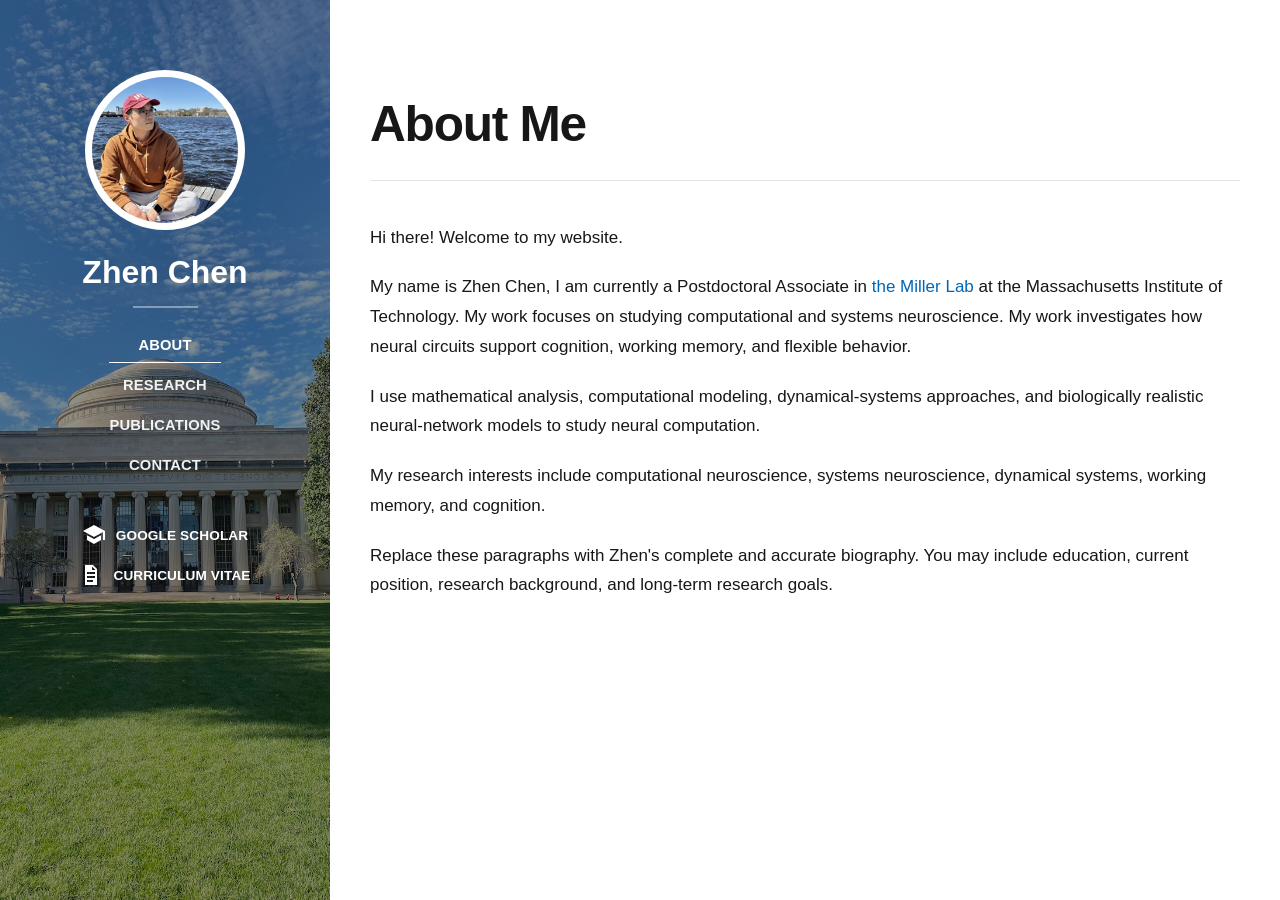
==== index.html @ 6e6ab890 "Update index.html" ====
<!DOCTYPE html>
<html lang="en">
<head>
  <meta charset="UTF-8">

  <meta
    name="viewport"
    content="width=device-width, initial-scale=1.0"
  >

  <meta
    name="description"
    content="Academic website of Zhen Chen"
  >

  <title>Zhen Chen | About</title>

  <link rel="stylesheet" href="style.css">
</head>

<body>
  <button
    class="menu-button"
    id="menuButton"
    type="button"
    aria-label="Open navigation menu"
  >
    ☰
  </button>

  <aside class="sidebar" id="sidebar">
    <div class="sidebar-inner">
      <img
        class="profile-photo"
        src="profile.jpg"
        alt="Portrait of Zhen Chen"
      >

      <h1 class="sidebar-name">Zhen Chen</h1>

      <div class="sidebar-rule"></div>

      <nav class="sidebar-nav" aria-label="Main navigation">
        <ul>
          <li>
            <a class="active" href="index.html">About</a>
          </li>

          <li>
            <a href="research.html">Research</a>
          </li>

          <li>
            <a href="publications.html">Publications</a>
          </li>

          <li>
            <a href="contact.html">Contact</a>
          </li>
        </ul>
      </nav>

 <div class="profile-links">
  <a
    class="icon-link"
    href="https://scholar.google.com/citations?user=5tLXAaEAAAAJ&hl=en"
    target="_blank"
    rel="noopener noreferrer"
    title="Google Scholar"
  >
    <svg viewBox="0 0 24 24" aria-hidden="true">
      <path
        d="M12 2 1 8l11 6 9-4.91V17h2V8L12 2zm0
        14L5 12.18V17l7 4 7-4v-4.82L12 16z"
      />
    </svg>

    <span class="icon-label">Google Scholar</span>
  </a>

  <a
    class="icon-link"
    href="Zhen-Chen-CV.pdf"
    target="_blank"
    rel="noopener noreferrer"
    title="Curriculum Vitae"
  >
    <svg viewBox="0 0 24 24" aria-hidden="true">
      <path
        d="M6 2h8l4 4v16H6V2zm7 1.5V7h3.5L13
        3.5zM8 11h8V9H8v2zm0 4h8v-2H8v2zm0
        4h6v-2H8v2z"
      />
    </svg>

    <span class="icon-label">Curriculum Vitae</span>
  </a>
</div>
    </div>
  </aside>

  <div class="mobile-overlay" id="mobileOverlay"></div>

  <main class="page-content">
    <div class="content-container">
      <header class="content-header">
        <h1>About Me</h1>

      </header>

      <div class="content-body">
        <p>
          Hi there! Welcome to my website.
        </p>

        <p>
          My name is Zhen Chen, I am currently a Postdoctoral Associate in <a herf="https://ekmillerlab.mit.edu/">the Miller Lab</a> at the Massachusetts Institute of
          Technology. My work focuses on studying computational and systems neuroscience.
          My work investigates how neural circuits support cognition,
          working memory, and flexible behavior.
        </p>

        <p>
          I use mathematical analysis, computational modeling,
          dynamical-systems approaches, and biologically realistic
          neural-network models to study neural computation.
        </p>

        <p>
          My research interests include computational neuroscience,
          systems neuroscience, dynamical systems, working memory,
          and cognition.
        </p>

        <p>
          Replace these paragraphs with Zhen's complete and accurate
          biography. You may include education, current position,
          research background, and long-term research goals.
        </p>

        
      </div>
    </div>
  </main>

  <script>
    const menuButton = document.getElementById("menuButton");
    const sidebar = document.getElementById("sidebar");
    const mobileOverlay = document.getElementById("mobileOverlay");

    function closeMenu() {
      sidebar.classList.remove("open");
      mobileOverlay.classList.remove("visible");
    }

    menuButton.addEventListener("click", function () {
      sidebar.classList.toggle("open");
      mobileOverlay.classList.toggle("visible");
    });

    mobileOverlay.addEventListener("click", closeMenu);
  </script>
</body>
</html>
---- style.css ----
/* =========================================
   COLORS AND GENERAL SETTINGS
   ========================================= */

:root {
  --sidebar-width: 330px;
  --text: #171717;
  --muted: #666666;
  --link: #0067b8;
  --line: #e5e5e5;
  --content-width: 900px;
  --sidebar-overlay: rgba(20, 20, 20, 0.48);
}

* {
  box-sizing: border-box;
}

html {
  min-height: 100%;
}

body {
  min-height: 100vh;
  margin: 0;
  background: #ffffff;
  color: var(--text);
  font-family:
    -apple-system, BlinkMacSystemFont, "Segoe UI",
    Arial, Helvetica, sans-serif;
  font-size: 17px;
  line-height: 1.75;
}

img {
  display: block;
  max-width: 100%;
}

a {
  color: var(--link);
  text-decoration: none;
}

a:hover {
  text-decoration: underline;
}

/* =========================================
   FIXED LEFT SIDEBAR
   ========================================= */

.sidebar {
  position: fixed;
  inset: 0 auto 0 0;
  z-index: 100;
  width: var(--sidebar-width);
  min-height: 100vh;
  overflow-y: auto;
  background:
    linear-gradient(var(--sidebar-overlay), var(--sidebar-overlay)),
    url("sidebar-bg.jpg") center / cover no-repeat;
  color: #ffffff;
  text-align: center;
}

.sidebar-inner {
  min-height: 100vh;
  display: flex;
  align-items: center;
  flex-direction: column;
  padding: 70px 35px 45px;
}

.profile-photo {
  width: 160px;
  height: 160px;
  margin-bottom: 23px;
  background: #ffffff;
  border: 7px solid rgba(255, 255, 255, 0.92);
  border-radius: 50%;
  object-fit: cover;
}

.sidebar-name {
  margin: 0;
  color: #ffffff;
  font-size: 2rem;
  font-weight: 600;
  line-height: 1.2;
}

.sidebar-rule {
  width: 65px;
  height: 2px;
  margin: 15px auto;
  background: rgba(255, 255, 255, 0.4);
}

.sidebar-subtitle {
  margin: 0 0 22px;
  color: rgba(255, 255, 255, 0.82);
  font-size: 1rem;
  font-weight: 400;
}

/* =========================================
   SIDEBAR NAVIGATION
   ========================================= */

.sidebar-nav ul {
  margin: 0;
  padding: 0;
  list-style: none;
}

.sidebar-nav li {
  margin: 6px 0;
}

.sidebar-nav a {
  position: relative;
  display: block;
  padding: 4px 0;
  color: rgba(255, 255, 255, 0.92);
  font-size: 0.92rem;
  font-weight: 600;
  letter-spacing: 0.01em;
  text-decoration: none;
  text-transform: uppercase;
  text-align: center;
}

.sidebar-nav a::after {
  position: absolute;
  right: 50%;
  bottom: 0;
  left: 50%;
  height: 1px;
  background: #ffffff;
  content: "";
  transition: right 0.2s ease, left 0.2s ease;
}

.sidebar-nav a:hover::after,
.sidebar-nav a.active::after {
  right: 0;
  left: 0;
}

.sidebar-nav a.active {
  color: #ffffff;
}

/* =========================================
   PROFILE ICONS
   ========================================= */

.profile-links {
  display: flex;
  flex-direction: column;
  align-items: center;
  justify-content: center;
  gap: 16px;
  margin-top: 35px;
  width: 100%;
}

.icon-link {
  display: flex;
  align-items: center;
  gap: 10px;
  color: #ffffff;
  text-decoration: none;
  transition: opacity 0.2s ease;
}

.icon-link:hover {
  color: #ffffff;
  opacity: 0.8;
  text-decoration: none;
}

.icon-link svg {
  width: 24px;
  height: 24px;
  flex-shrink: 0;
  fill: currentColor;
}

.icon-label {
  position: static;
  width: auto;
  height: auto;
  overflow: visible;
  clip: auto;
  font-size: 0.85rem;
  font-weight: 600;
  letter-spacing: 0.01em;
  text-transform: uppercase;
}

/* =========================================
   RIGHT CONTENT
   ========================================= */

.page-content {
  min-height: 100vh;
  margin-left: var(--sidebar-width);
  background: #ffffff;
}

.content-container {
  width: min(
    calc(100% - 80px),
    var(--content-width)
  );
  margin: 0 auto;
  padding: 95px 0 80px;
}

.content-header {
  margin-bottom: 42px;
  padding-bottom: 25px;
  border-bottom: 1px solid var(--line);
}

.content-header h1 {
  margin: 0;
  font-size: clamp(2.2rem, 5vw, 3.1rem);
  font-weight: 650;
  line-height: 1.2;
  letter-spacing: -0.025em;
}

.content-header p {
  margin: 12px 0 0;
  color: var(--muted);
}

.content-body h2 {
  margin: 45px 0 15px;
  font-size: 1.55rem;
  line-height: 1.3;
}

.content-body h2:first-child {
  margin-top: 0;
}

.content-body p {
  margin: 0 0 20px;
}

.content-body ul {
  padding-left: 23px;
}

.content-body li {
  margin-bottom: 10px;
}

/* =========================================
   RESEARCH CARDS
   ========================================= */

.research-list {
  display: grid;
  gap: 32px;
}

.research-item {
  padding-bottom: 30px;
  border-bottom: 1px solid var(--line);
}

.research-item:last-child {
  border-bottom: 0;
}

.research-item h2 {
  margin: 0 0 10px;
}

.research-tags {
  display: flex;
  flex-wrap: wrap;
  gap: 8px;
  margin-top: 16px;
}

.tag {
  padding: 4px 10px;
  background: #f1f3f5;
  border-radius: 3px;
  color: #50555a;
  font-size: 0.82rem;
}

/* =========================================
   PUBLICATIONS
   ========================================= */

.publication-list {
  display: grid;
  gap: 28px;
  margin-top: 30px;
}

.publication {
  padding-bottom: 26px;
  border-bottom: 1px solid var(--line);
}

.publication:last-child {
  border-bottom: 0;
}

.publication-title {
  margin: 0 0 7px;
  font-size: 1.07rem;
  font-weight: 700;
  line-height: 1.5;
}

.publication-authors,
.publication-venue {
  margin: 3px 0;
}

.publication-venue {
  color: var(--muted);
  font-style: italic;
}

.publication-links {
  display: flex;
  flex-wrap: wrap;
  gap: 15px;
  margin-top: 9px;
}

.publication-links a {
  font-size: 0.9rem;
  font-weight: 600;
}

/* =========================================
   CONTACT
   ========================================= */

.contact-details {
  margin-top: 30px;
  padding: 28px;
  background: #f7f7f7;
  border-left: 4px solid #222222;
}

.contact-details p {
  margin: 7px 0;
}

/* =========================================
   MOBILE MENU BUTTON
   ========================================= */

.menu-button {
  display: none;
}

.mobile-overlay {
  display: none;
}

/* =========================================
   RESPONSIVE DESIGN
   ========================================= */

@media (max-width: 820px) {
  .sidebar {
    width: 290px;
    transform: translateX(-100%);
    transition: transform 0.25s ease;
  }

  .sidebar.open {
    transform: translateX(0);
  }

  .sidebar-inner {
    padding-top: 55px;
  }

  .page-content {
    margin-left: 0;
  }

  .menu-button {
    position: fixed;
    top: 18px;
    left: 18px;
    z-index: 300;
    width: 45px;
    height: 45px;
    display: grid;
    place-items: center;
    background: #ffffff;
    border: 1px solid #dddddd;
    border-radius: 50%;
    box-shadow: 0 5px 18px rgba(0, 0, 0, 0.13);
    color: #222222;
    cursor: pointer;
    font-size: 1.25rem;
  }

  .mobile-overlay {
    position: fixed;
    inset: 0;
    z-index: 90;
    display: none;
    background: rgba(0, 0, 0, 0.45);
  }

  .mobile-overlay.visible {
    display: block;
  }

  .content-container {
    width: min(calc(100% - 38px), var(--content-width));
    padding-top: 90px;
  }
}

@media (max-width: 480px) {
  body {
    font-size: 16px;
  }

  .sidebar {
    width: min(86vw, 300px);
  }

  .profile-photo {
    width: 135px;
    height: 135px;
  }

  .sidebar-name {
    font-size: 1.7rem;
  }

  .content-container {
    width: calc(100% - 30px);
  }
}
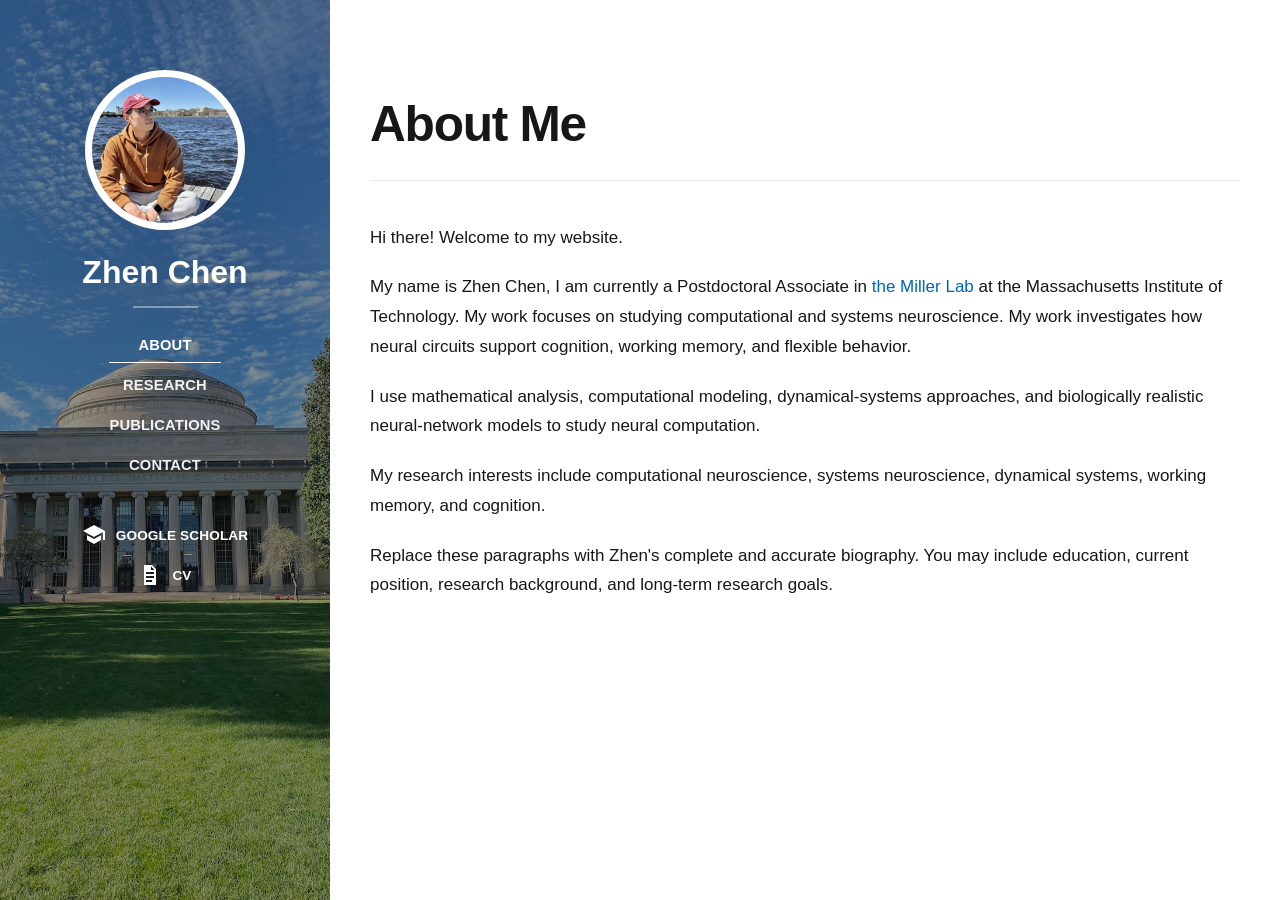
==== commit 01c26665: "Update index.html" ====
--- a/index.html
+++ b/index.html
@@ -83,7 +83,7 @@
     href="Zhen-Chen-CV.pdf"
     target="_blank"
     rel="noopener noreferrer"
-    title="Curriculum Vitae"
+    title="CV"
   >
     <svg viewBox="0 0 24 24" aria-hidden="true">
       <path
@@ -93,7 +93,7 @@
       />
     </svg>
 
-    <span class="icon-label">Curriculum Vitae</span>
+    <span class="icon-label">CV</span>
   </a>
 </div>
     </div>
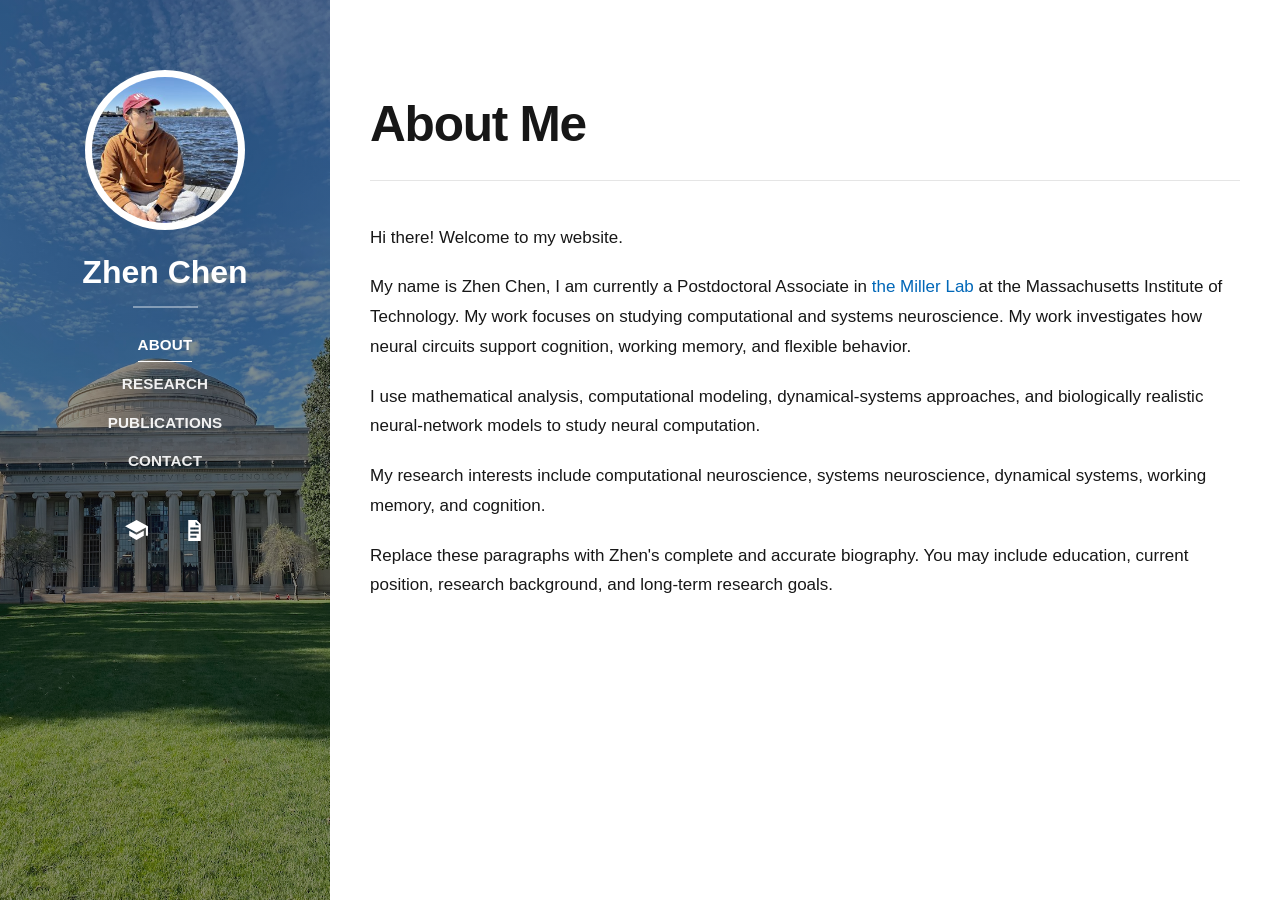
==== commit bb4c7a19: "Update index.html" ====
--- a/index.html
+++ b/index.html
@@ -60,7 +60,7 @@
         </ul>
       </nav>
 
- <div class="profile-links">
+<div class="profile-links">
   <a
     class="icon-link"
     href="https://scholar.google.com/citations?user=5tLXAaEAAAAJ&hl=en"
@@ -68,14 +68,14 @@
     rel="noopener noreferrer"
     title="Google Scholar"
   >
+    <span class="icon-label">Google Scholar</span>
+
     <svg viewBox="0 0 24 24" aria-hidden="true">
       <path
         d="M12 2 1 8l11 6 9-4.91V17h2V8L12 2zm0
         14L5 12.18V17l7 4 7-4v-4.82L12 16z"
       />
     </svg>
-
-    <span class="icon-label">Google Scholar</span>
   </a>
 
   <a
@@ -83,8 +83,10 @@
     href="Zhen-Chen-CV.pdf"
     target="_blank"
     rel="noopener noreferrer"
-    title="CV"
+    title="Curriculum Vitae"
   >
+    <span class="icon-label">Curriculum Vitae</span>
+
     <svg viewBox="0 0 24 24" aria-hidden="true">
       <path
         d="M6 2h8l4 4v16H6V2zm7 1.5V7h3.5L13
@@ -92,8 +94,6 @@
         4h6v-2H8v2z"
       />
     </svg>
-
-    <span class="icon-label">CV</span>
   </a>
 </div>
     </div>
--- a/style.css
+++ b/style.css
@@ -120,15 +120,14 @@
 
 .sidebar-nav a {
   position: relative;
-  display: block;
-  padding: 4px 0;
+  display: inline-block;
+  padding: 3px 0;
   color: rgba(255, 255, 255, 0.92);
-  font-size: 0.92rem;
+  font-size: 0.95rem;
   font-weight: 600;
   letter-spacing: 0.01em;
   text-decoration: none;
   text-transform: uppercase;
-  text-align: center;
 }
 
 .sidebar-nav a::after {
@@ -158,46 +157,39 @@
 
 .profile-links {
   display: flex;
-  flex-direction: column;
   align-items: center;
   justify-content: center;
-  gap: 16px;
-  margin-top: 35px;
-  width: 100%;
+  gap: 24px;
+  margin-top: 30px;
 }
 
 .icon-link {
-  display: flex;
-  align-items: center;
-  gap: 10px;
+  display: inline-grid;
+  width: 34px;
+  height: 34px;
+  place-items: center;
   color: #ffffff;
   text-decoration: none;
-  transition: opacity 0.2s ease;
 }
 
 .icon-link:hover {
   color: #ffffff;
-  opacity: 0.8;
+  opacity: 0.75;
   text-decoration: none;
 }
 
 .icon-link svg {
-  width: 24px;
-  height: 24px;
-  flex-shrink: 0;
+  width: 25px;
+  height: 25px;
   fill: currentColor;
 }
 
 .icon-label {
-  position: static;
-  width: auto;
-  height: auto;
-  overflow: visible;
-  clip: auto;
-  font-size: 0.85rem;
-  font-weight: 600;
-  letter-spacing: 0.01em;
-  text-transform: uppercase;
+  position: absolute;
+  width: 1px;
+  height: 1px;
+  overflow: hidden;
+  clip: rect(0, 0, 0, 0);
 }
 
 /* =========================================
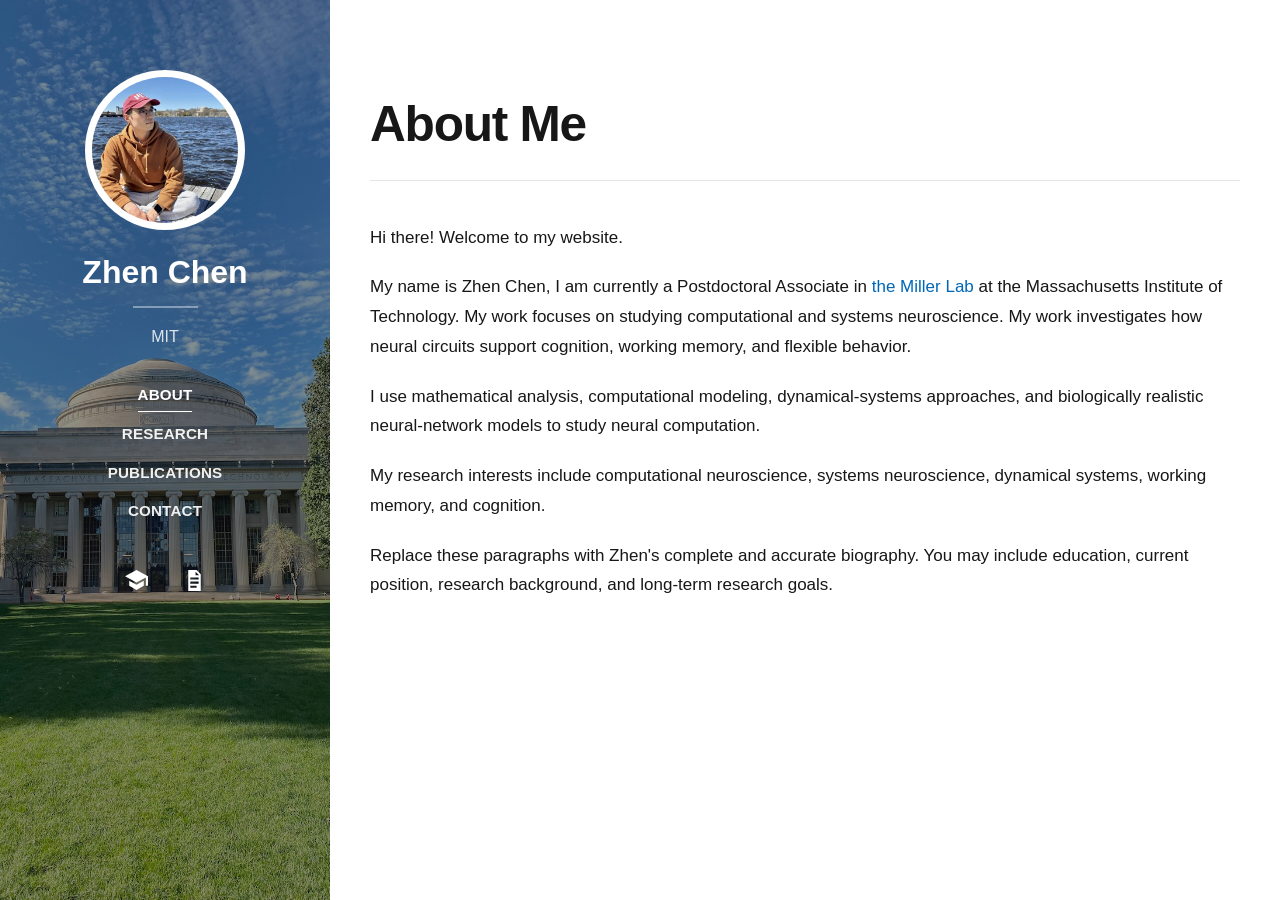
==== commit d3687fb2: "Update index.html" ====
--- a/index.html
+++ b/index.html
@@ -39,6 +39,10 @@
       <h1 class="sidebar-name">Zhen Chen</h1>
 
       <div class="sidebar-rule"></div>
+      
+      <p class="sidebar-subtitle">
+        MIT
+      </p>
 
       <nav class="sidebar-nav" aria-label="Main navigation">
         <ul>
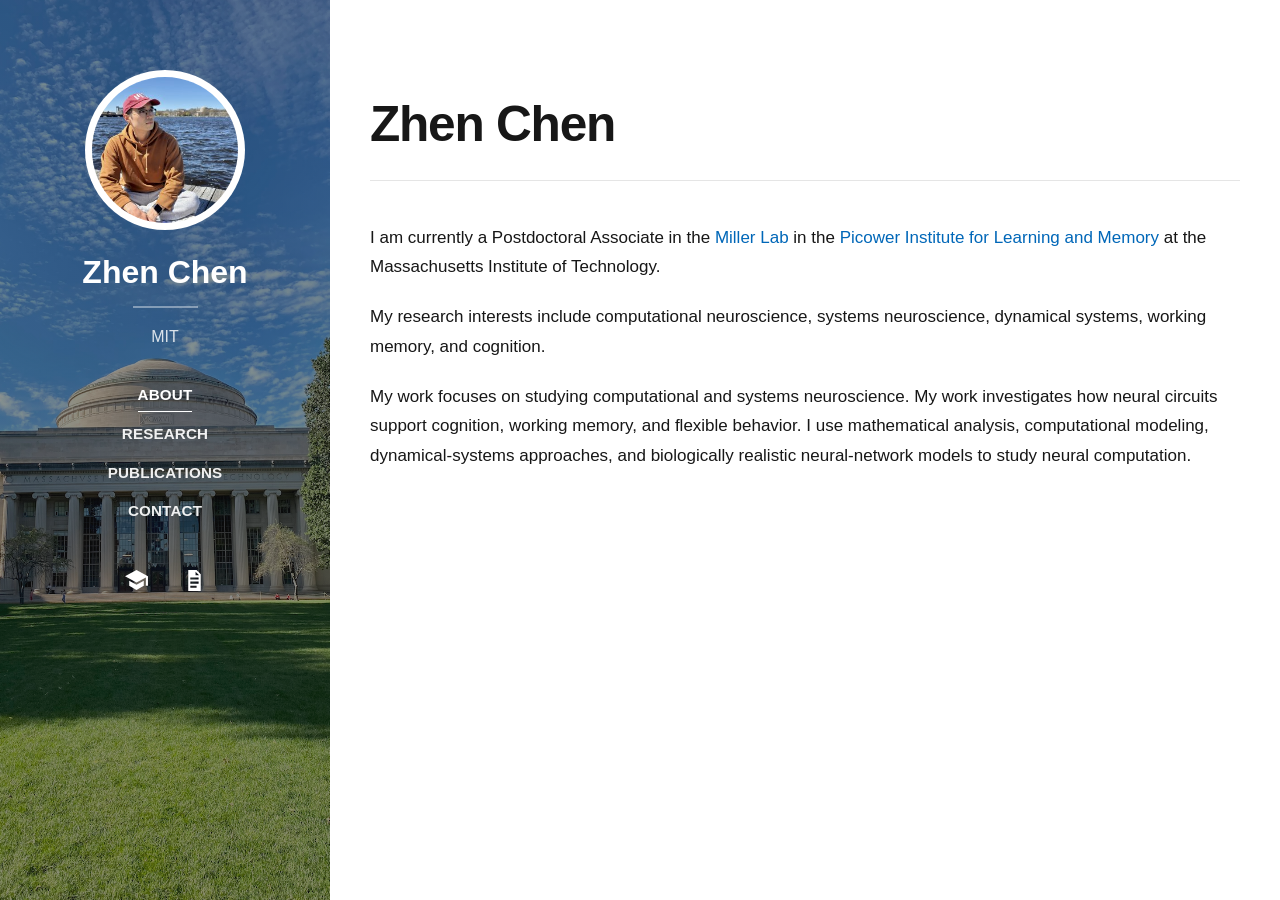
==== commit 2c42fe0e: "Update index.html" ====
--- a/index.html
+++ b/index.html
@@ -108,41 +108,26 @@
   <main class="page-content">
     <div class="content-container">
       <header class="content-header">
-        <h1>About Me</h1>
+        <h1>Zhen Chen</h1>
 
       </header>
 
       <div class="content-body">
+        
         <p>
-          Hi there! Welcome to my website.
+          I am currently a Postdoctoral Associate in the <a herf="https://ekmillerlab.mit.edu/">Miller Lab</a> in the <a herf="https://picower.mit.edu/">Picower Institute for Learning and Memory</a> at the Massachusetts Institute of
+          Technology. 
         </p>
-
+      <p>
+          My research interests include computational neuroscience, systems neuroscience, dynamical systems, working memory, and cognition.
+        </p>
+        
         <p>
-          My name is Zhen Chen, I am currently a Postdoctoral Associate in <a herf="https://ekmillerlab.mit.edu/">the Miller Lab</a> at the Massachusetts Institute of
-          Technology. My work focuses on studying computational and systems neuroscience.
-          My work investigates how neural circuits support cognition,
-          working memory, and flexible behavior.
+          My work focuses on studying computational and systems neuroscience. My work investigates how neural circuits support cognition, working memory, and flexible behavior.
+          I use mathematical analysis, computational modeling, dynamical-systems approaches, and biologically realistic neural-network models to study neural computation.
         </p>
-
-        <p>
-          I use mathematical analysis, computational modeling,
-          dynamical-systems approaches, and biologically realistic
-          neural-network models to study neural computation.
-        </p>
-
-        <p>
-          My research interests include computational neuroscience,
-          systems neuroscience, dynamical systems, working memory,
-          and cognition.
-        </p>
-
-        <p>
-          Replace these paragraphs with Zhen's complete and accurate
-          biography. You may include education, current position,
-          research background, and long-term research goals.
-        </p>
-
-        
+   
+      
       </div>
     </div>
   </main>
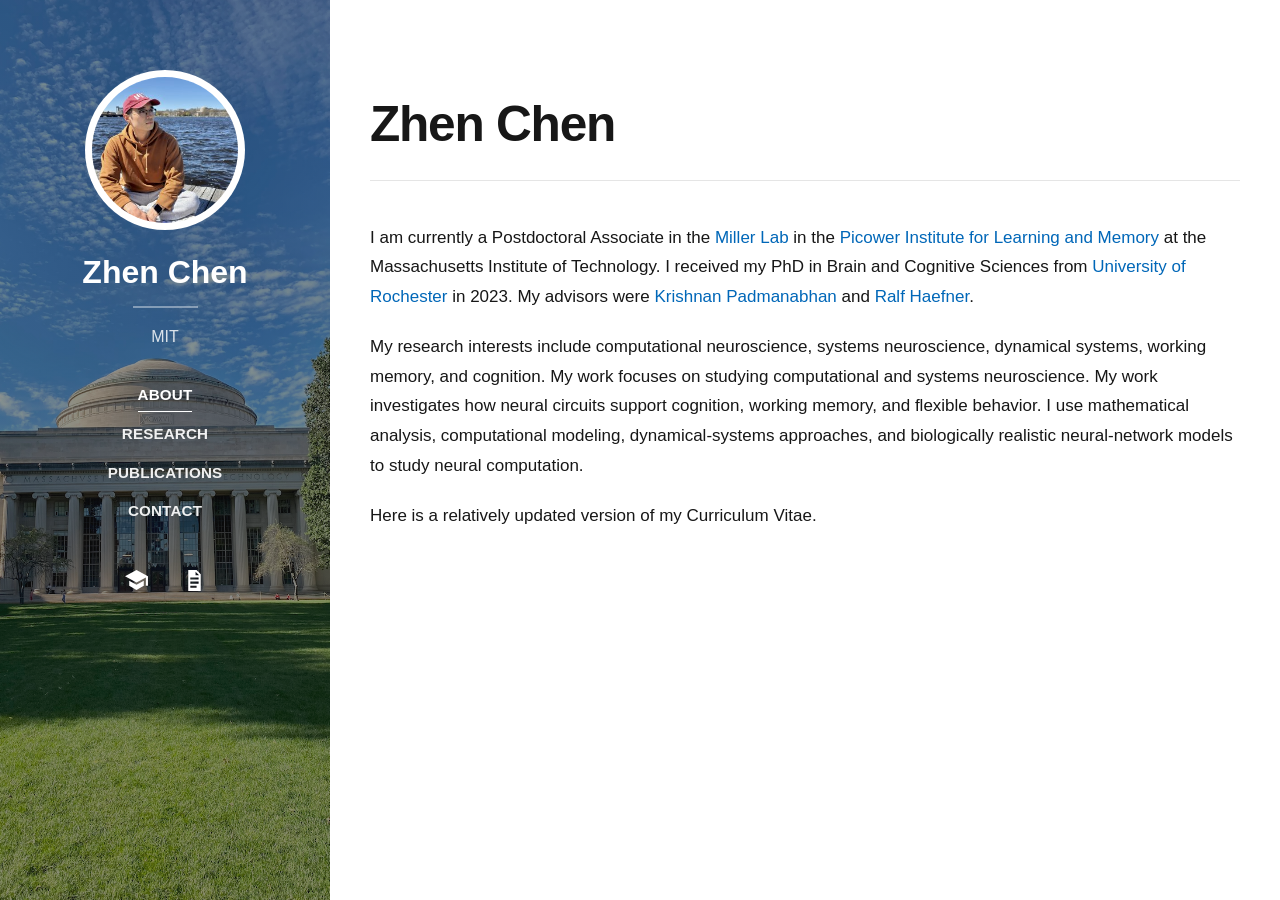
==== commit 50f89d76: "Update index.html" ====
--- a/index.html
+++ b/index.html
@@ -116,17 +116,16 @@
         
         <p>
           I am currently a Postdoctoral Associate in the <a herf="https://ekmillerlab.mit.edu/">Miller Lab</a> in the <a herf="https://picower.mit.edu/">Picower Institute for Learning and Memory</a> at the Massachusetts Institute of
-          Technology. 
+          Technology. I received my PhD in Brain and Cognitive Sciences from <a herf="https://www.sas.rochester.edu/bcs/">University of Rochester</a> in 2023. My advisors were <a herf="https://www.urmc.rochester.edu/labs/neural-circuits-computation">Krishnan Padmanabhan</a> and <a herf="https://www2.bcs.rochester.edu/sites/haefnerlab/index.html">Ralf Haefner</a>. 
         </p>
       <p>
           My research interests include computational neuroscience, systems neuroscience, dynamical systems, working memory, and cognition.
-        </p>
-        
-        <p>
           My work focuses on studying computational and systems neuroscience. My work investigates how neural circuits support cognition, working memory, and flexible behavior.
           I use mathematical analysis, computational modeling, dynamical-systems approaches, and biologically realistic neural-network models to study neural computation.
         </p>
-   
+       <p>
+         Here is a relatively updated version of my Curriculum Vitae.
+       </p>
       
       </div>
     </div>
